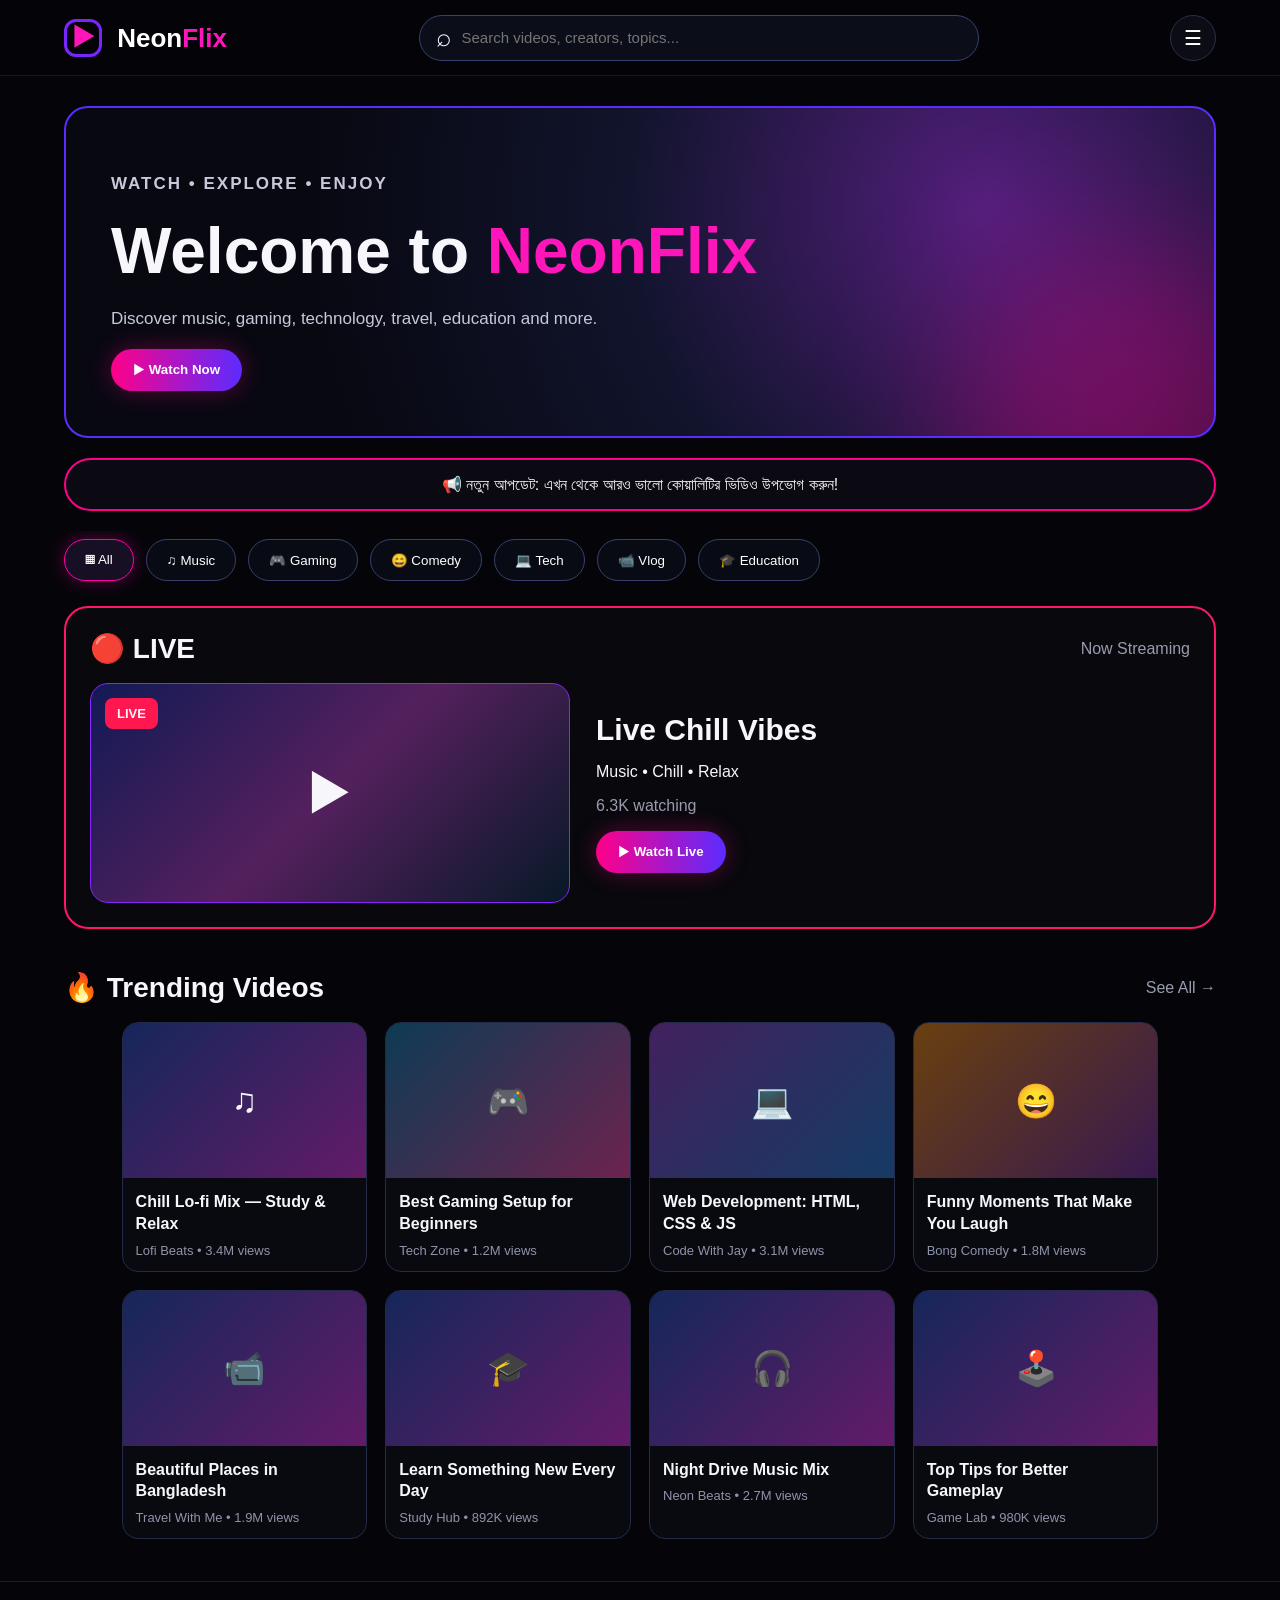
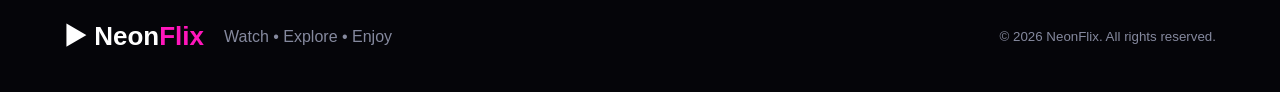
==== index.html @ 5ec0dbcf "Add files via upload" ====
<!doctype html>
<html lang="bn">
<head>
  <meta charset="utf-8">
  <meta name="viewport" content="width=device-width, initial-scale=1">
  <title>NeonFlix — Watch • Explore • Enjoy</title>
  <link rel="stylesheet" href="style.css">
</head>
<body>
<header class="topbar">
  <a class="brand" href="#"><span class="logo">▶</span> Neon<span>Flix</span></a>
  <div class="search"><span>⌕</span><input id="search" placeholder="Search videos, creators, topics..."></div>
  <button class="icon" id="menuBtn">☰</button>
</header>

<main>
  <section class="hero">
    <div>
      <p class="eyebrow">WATCH • EXPLORE • ENJOY</p>
      <h1>Welcome to <b>NeonFlix</b></h1>
      <p>Discover music, gaming, technology, travel, education and more.</p>
      <button class="primary" onclick="document.querySelector('#trending').scrollIntoView({behavior:'smooth'})">▶ Watch Now</button>
    </div>
  </section>

  <div class="notice">📢 নতুন আপডেট: এখন থেকে আরও ভালো কোয়ালিটির ভিডিও উপভোগ করুন!</div>

  <nav class="categories" id="categories">
    <button class="active" data-cat="All">▦ All</button>
    <button data-cat="Music">♫ Music</button>
    <button data-cat="Gaming">🎮 Gaming</button>
    <button data-cat="Comedy">😄 Comedy</button>
    <button data-cat="Tech">💻 Tech</button>
    <button data-cat="Vlog">📹 Vlog</button>
    <button data-cat="Education">🎓 Education</button>
  </nav>

  <section class="live panel">
    <div class="section-title"><h2>🔴 LIVE</h2><span>Now Streaming</span></div>
    <div class="live-content">
      <div class="live-thumb"><span>LIVE</span><div>▶</div></div>
      <div>
        <h2>Live Chill Vibes</h2>
        <p>Music • Chill • Relax</p>
        <p class="muted">6.3K watching</p>
        <button class="primary">▶ Watch Live</button>
      </div>
    </div>
  </section>

  <section id="trending">
    <div class="section-title"><h2>🔥 Trending Videos</h2><span>See All →</span></div>
    <div class="grid" id="videoGrid"></div>
  </section>
</main>

<footer>
  <div class="brand">▶ Neon<span>Flix</span></div>
  <p>Watch • Explore • Enjoy</p>
  <small>© 2026 NeonFlix. All rights reserved.</small>
</footer>

<script src="script.js"></script>
</body>
</html>
---- style.css ----
*{box-sizing:border-box}html{scroll-behavior:smooth}body{margin:0;background:#050509;color:#f7f7fb;font-family:Arial,Helvetica,sans-serif}.topbar{height:76px;display:flex;align-items:center;gap:28px;padding:0 5%;border-bottom:1px solid #171724;position:sticky;top:0;background:rgba(5,5,9,.92);backdrop-filter:blur(14px);z-index:5}.brand{font-size:26px;font-weight:800;color:#fff;text-decoration:none;white-space:nowrap}.brand span{color:#ff16bb}.logo{display:inline-grid;place-items:center;width:38px;height:38px;border:3px solid #7a25ff;border-radius:12px;margin-right:8px;color:#ff16bb}.search{height:46px;max-width:560px;flex:1;margin:auto;border:1px solid #35416f;border-radius:28px;display:flex;align-items:center;padding:0 16px;background:#0b0d18}.search span{font-size:26px;margin-right:8px}.search input{width:100%;background:none;border:0;outline:0;color:#fff;font-size:15px}.icon{background:#0c0d14;border:1px solid #29304b;color:#fff;border-radius:50%;width:46px;height:46px;font-size:20px}.hero{margin:30px 5% 20px;min-height:300px;border:2px solid #5b2cff;border-radius:24px;padding:45px;background:radial-gradient(circle at 80% 30%,#531f7d 0,#11142c 38%,#080811 72%);overflow:hidden;position:relative}.hero:after{content:"";position:absolute;width:360px;height:360px;right:-100px;bottom:-170px;border-radius:50%;background:#ff008c55;filter:blur(70px)}.eyebrow{color:#33eaff;font-weight:bold;letter-spacing:2px}.hero h1{font-size:clamp(34px,6vw,64px);margin:8px 0}.hero h1 b{color:#ff16bb}.hero p{color:#c7c9da;max-width:600px;font-size:17px;line-height:1.6}.primary{border:0;border-radius:25px;padding:13px 22px;background:linear-gradient(90deg,#ff0088,#5b2cff);color:#fff;font-weight:700;cursor:pointer;box-shadow:0 0 25px #ff008855}.notice{margin:20px 5%;padding:15px 20px;border:2px solid #ff0088;border-radius:28px;text-align:center;background:#0b0912}.categories{display:flex;gap:12px;overflow:auto;padding:8px 5% 25px}.categories button{flex:0 0 auto;border:1px solid #36406c;border-radius:24px;background:#090b14;color:#fff;padding:12px 20px;cursor:pointer}.categories button.active{border-color:#ff00a8;box-shadow:0 0 18px #ff00a855;background:#171025}.panel,.grid,#trending{margin:0 5% 42px}.panel{border:2px solid #ff176d;border-radius:24px;padding:24px;background:#08080d}.section-title{display:flex;justify-content:space-between;align-items:center;margin-bottom:18px}.section-title h2{margin:0;font-size:28px}.section-title span,.muted{color:#999caf}.live-content{display:flex;gap:26px;align-items:center}.live-thumb{height:220px;max-width:480px;flex:1;border-radius:18px;border:1px solid #8a24ff;background:linear-gradient(135deg,#121a55,#54205d,#071927);display:grid;place-items:center;position:relative;font-size:52px}.live-thumb span{position:absolute;left:14px;top:14px;background:#ff174f;border-radius:8px;padding:8px 12px;font-size:13px;font-weight:bold}.live-content>div:last-child{flex:1}.live-content h2{font-size:30px;margin:0 0 8px}.grid{display:grid;grid-template-columns:repeat(4,1fr);gap:18px}.card{background:#090a10;border:1px solid #242a48;border-radius:16px;overflow:hidden;transition:.2s}.card:hover{transform:translateY(-4px);border-color:#b016ff;box-shadow:0 0 24px #5b2cff33}.thumb{height:155px;display:grid;place-items:center;font-size:34px;background:linear-gradient(135deg,#15275a,#631b68)}.card:nth-child(2) .thumb{background:linear-gradient(135deg,#0e3b54,#6c234f)}.card:nth-child(3) .thumb{background:linear-gradient(135deg,#42215e,#153b64)}.card:nth-child(4) .thumb{background:linear-gradient(135deg,#69400f,#38194f)}.card-body{padding:13px}.card h3{font-size:16px;line-height:1.35;margin:0 0 8px}.meta{font-size:13px;color:#8f93a9}.empty{grid-column:1/-1;text-align:center;padding:40px;color:#9a9daf}footer{border-top:1px solid #1b1c2d;padding:30px 5%;display:flex;align-items:center;gap:20px;flex-wrap:wrap;color:#85899e}footer small{margin-left:auto}@media(max-width:850px){.topbar{gap:10px}.search{order:3;flex-basis:100%}.topbar{height:125px;flex-wrap:wrap}.grid{grid-template-columns:repeat(2,1fr)}.live-content{flex-direction:column;align-items:stretch}.live-thumb{max-width:none}.hero{padding:30px 24px}}@media(max-width:520px){.grid{grid-template-columns:1fr}.hero{min-height:260px}.section-title h2{font-size:22px}.hero h1{font-size:38px}}
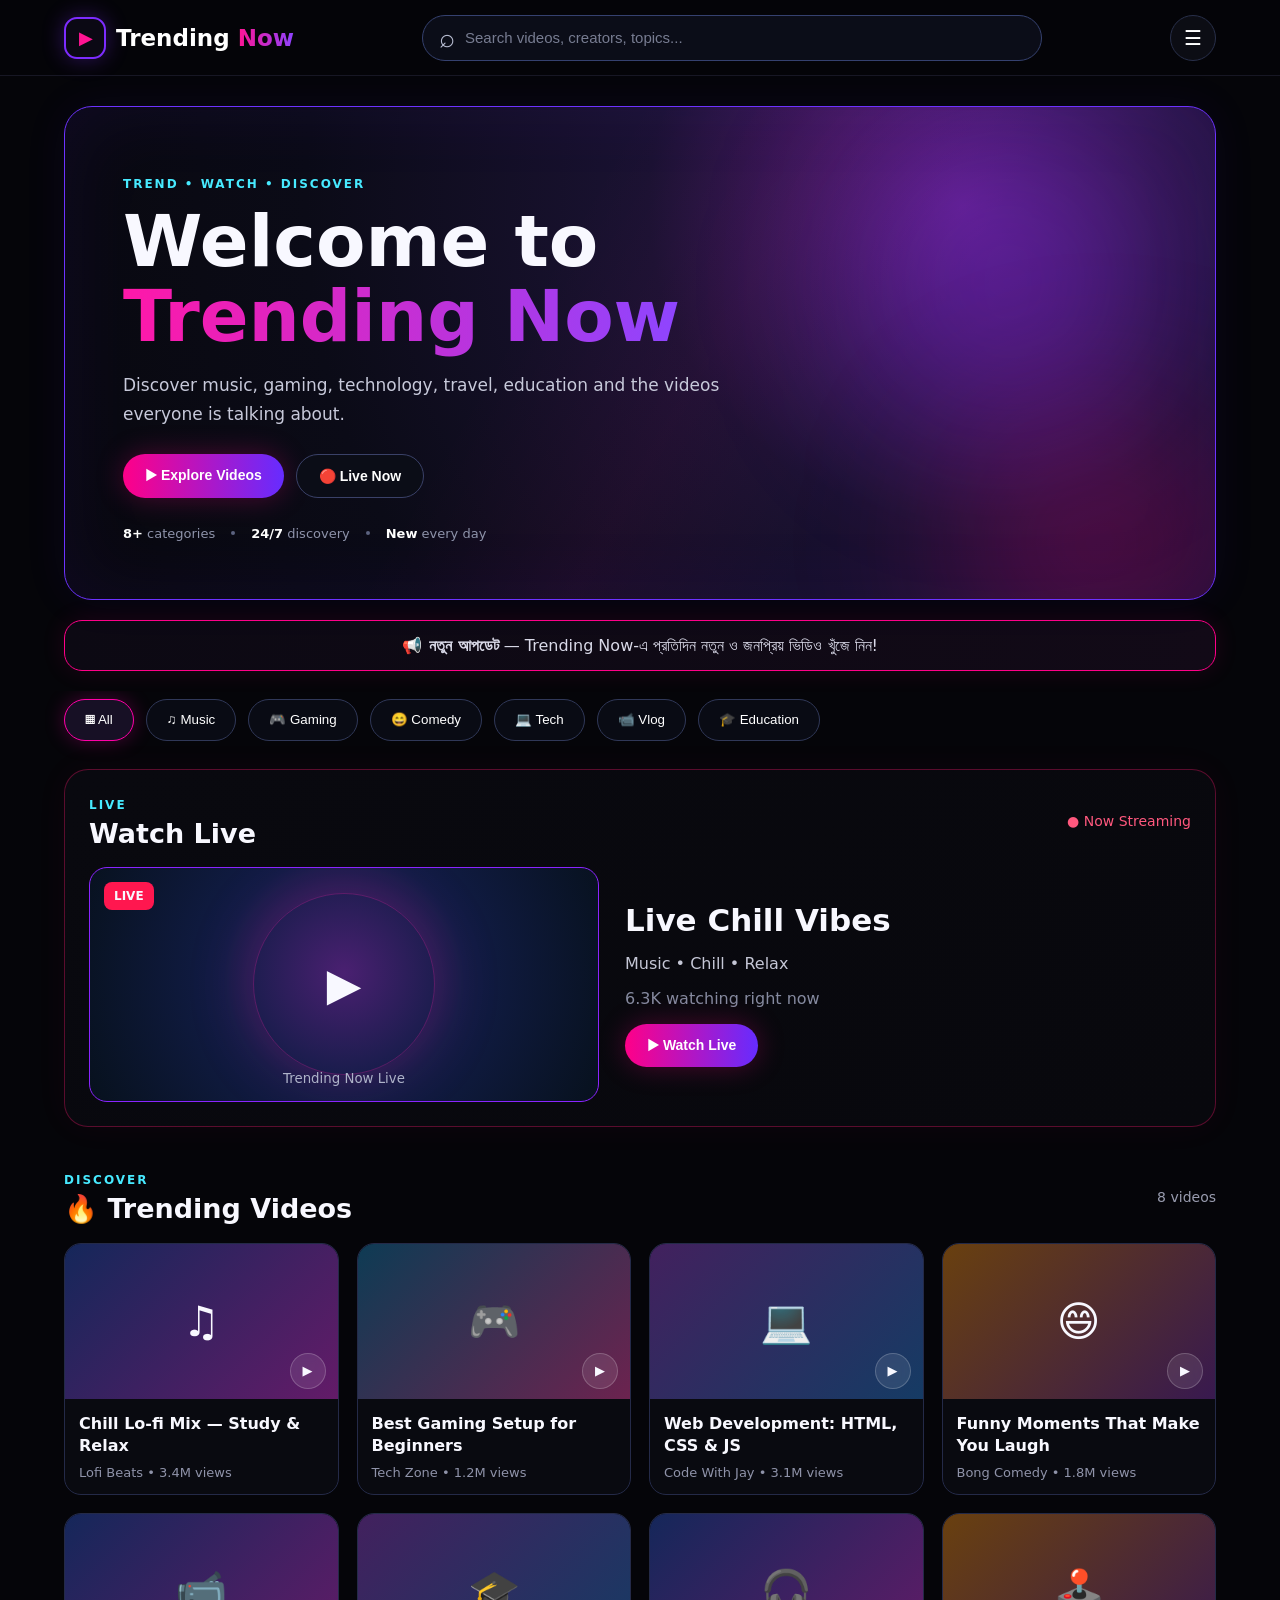
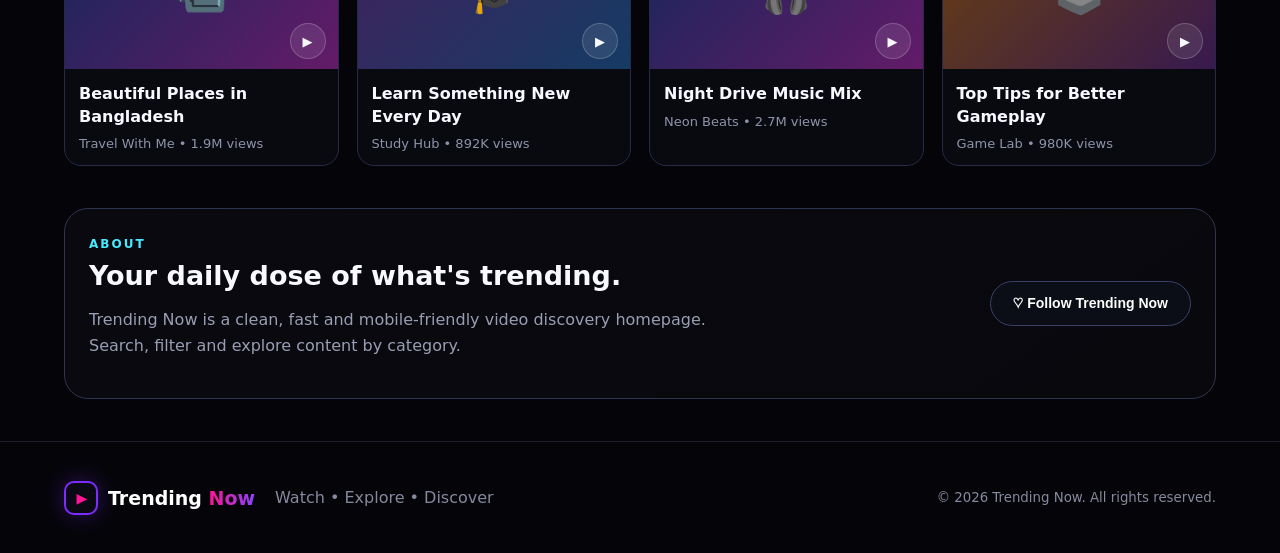
==== commit 03fa823d: "Add files via upload" ====
--- a/index.html
+++ b/index.html
@@ -3,29 +3,38 @@
 <head>
   <meta charset="utf-8">
   <meta name="viewport" content="width=device-width, initial-scale=1">
-  <title>NeonFlix — Watch • Explore • Enjoy</title>
+  <meta name="theme-color" content="#07070c">
+  <meta name="description" content="Trending Now — watch, explore and discover trending videos.">
+  <title>Trending Now — Watch • Explore • Discover</title>
   <link rel="stylesheet" href="style.css">
 </head>
 <body>
 <header class="topbar">
-  <a class="brand" href="#"><span class="logo">▶</span> Neon<span>Flix</span></a>
-  <div class="search"><span>⌕</span><input id="search" placeholder="Search videos, creators, topics..."></div>
-  <button class="icon" id="menuBtn">☰</button>
+  <a class="brand" href="#top" aria-label="Trending Now home">
+    <span class="logo"><span>▶</span></span><span>Trending <b>Now</b></span>
+  </a>
+  <div class="search"><span>⌕</span><input id="search" type="search" placeholder="Search videos, creators, topics..." autocomplete="off"></div>
+  <button class="icon" id="menuBtn" aria-label="Open menu">☰</button>
 </header>
 
-<main>
+<main id="top">
   <section class="hero">
-    <div>
-      <p class="eyebrow">WATCH • EXPLORE • ENJOY</p>
-      <h1>Welcome to <b>NeonFlix</b></h1>
-      <p>Discover music, gaming, technology, travel, education and more.</p>
-      <button class="primary" onclick="document.querySelector('#trending').scrollIntoView({behavior:'smooth'})">▶ Watch Now</button>
+    <div class="hero-glow glow-one"></div><div class="hero-glow glow-two"></div>
+    <div class="hero-content">
+      <p class="eyebrow">TREND • WATCH • DISCOVER</p>
+      <h1>Welcome to<br><strong>Trending Now</strong></h1>
+      <p>Discover music, gaming, technology, travel, education and the videos everyone is talking about.</p>
+      <div class="hero-actions">
+        <button class="primary" id="watchNow">▶ Explore Videos</button>
+        <button class="secondary" id="goLive">🔴 Live Now</button>
+      </div>
+      <div class="stats"><span><b>8+</b> categories</span><i></i><span><b>24/7</b> discovery</span><i></i><span><b>New</b> every day</span></div>
     </div>
   </section>
 
-  <div class="notice">📢 নতুন আপডেট: এখন থেকে আরও ভালো কোয়ালিটির ভিডিও উপভোগ করুন!</div>
+  <div class="notice"><span>📢</span><b>নতুন আপডেট</b> — Trending Now-এ প্রতিদিন নতুন ও জনপ্রিয় ভিডিও খুঁজে নিন!</div>
 
-  <nav class="categories" id="categories">
+  <nav class="categories" id="categories" aria-label="Video categories">
     <button class="active" data-cat="All">▦ All</button>
     <button data-cat="Music">♫ Music</button>
     <button data-cat="Gaming">🎮 Gaming</button>
@@ -35,31 +44,37 @@
     <button data-cat="Education">🎓 Education</button>
   </nav>
 
-  <section class="live panel">
-    <div class="section-title"><h2>🔴 LIVE</h2><span>Now Streaming</span></div>
+  <section class="live panel" id="live">
+    <div class="section-title"><div><span class="mini-label">LIVE</span><h2>Watch Live</h2></div><span class="now">● Now Streaming</span></div>
     <div class="live-content">
-      <div class="live-thumb"><span>LIVE</span><div>▶</div></div>
-      <div>
+      <div class="live-thumb"><span class="live-badge">LIVE</span><div class="pulse">▶</div><small>Trending Now Live</small></div>
+      <div class="live-info">
         <h2>Live Chill Vibes</h2>
         <p>Music • Chill • Relax</p>
-        <p class="muted">6.3K watching</p>
-        <button class="primary">▶ Watch Live</button>
+        <p class="muted">6.3K watching right now</p>
+        <button class="primary" onclick="showToast('Live player coming soon!')">▶ Watch Live</button>
       </div>
     </div>
   </section>
 
-  <section id="trending">
-    <div class="section-title"><h2>🔥 Trending Videos</h2><span>See All →</span></div>
+  <section id="trending" class="video-section">
+    <div class="section-title"><div><span class="mini-label">DISCOVER</span><h2>🔥 Trending Videos</h2></div><span id="resultCount">8 videos</span></div>
     <div class="grid" id="videoGrid"></div>
+  </section>
+
+  <section class="about panel">
+    <div><span class="mini-label">ABOUT</span><h2>Your daily dose of what's trending.</h2><p>Trending Now is a clean, fast and mobile-friendly video discovery homepage. Search, filter and explore content by category.</p></div>
+    <button class="secondary" onclick="showToast('Thanks for visiting Trending Now!')">♡ Follow Trending Now</button>
   </section>
 </main>
 
 <footer>
-  <div class="brand">▶ Neon<span>Flix</span></div>
-  <p>Watch • Explore • Enjoy</p>
-  <small>© 2026 NeonFlix. All rights reserved.</small>
+  <div class="brand"><span class="logo"><span>▶</span></span><span>Trending <b>Now</b></span></div>
+  <p>Watch • Explore • Discover</p>
+  <small>© 2026 Trending Now. All rights reserved.</small>
 </footer>
 
+<div class="toast" id="toast" role="status"></div>
 <script src="script.js"></script>
 </body>
-</html>+</html>
--- a/style.css
+++ b/style.css
@@ -1 +1 @@
-*{box-sizing:border-box}html{scroll-behavior:smooth}body{margin:0;background:#050509;color:#f7f7fb;font-family:Arial,Helvetica,sans-serif}.topbar{height:76px;display:flex;align-items:center;gap:28px;padding:0 5%;border-bottom:1px solid #171724;position:sticky;top:0;background:rgba(5,5,9,.92);backdrop-filter:blur(14px);z-index:5}.brand{font-size:26px;font-weight:800;color:#fff;text-decoration:none;white-space:nowrap}.brand span{color:#ff16bb}.logo{display:inline-grid;place-items:center;width:38px;height:38px;border:3px solid #7a25ff;border-radius:12px;margin-right:8px;color:#ff16bb}.search{height:46px;max-width:560px;flex:1;margin:auto;border:1px solid #35416f;border-radius:28px;display:flex;align-items:center;padding:0 16px;background:#0b0d18}.search span{font-size:26px;margin-right:8px}.search input{width:100%;background:none;border:0;outline:0;color:#fff;font-size:15px}.icon{background:#0c0d14;border:1px solid #29304b;color:#fff;border-radius:50%;width:46px;height:46px;font-size:20px}.hero{margin:30px 5% 20px;min-height:300px;border:2px solid #5b2cff;border-radius:24px;padding:45px;background:radial-gradient(circle at 80% 30%,#531f7d 0,#11142c 38%,#080811 72%);overflow:hidden;position:relative}.hero:after{content:"";position:absolute;width:360px;height:360px;right:-100px;bottom:-170px;border-radius:50%;background:#ff008c55;filter:blur(70px)}.eyebrow{color:#33eaff;font-weight:bold;letter-spacing:2px}.hero h1{font-size:clamp(34px,6vw,64px);margin:8px 0}.hero h1 b{color:#ff16bb}.hero p{color:#c7c9da;max-width:600px;font-size:17px;line-height:1.6}.primary{border:0;border-radius:25px;padding:13px 22px;background:linear-gradient(90deg,#ff0088,#5b2cff);color:#fff;font-weight:700;cursor:pointer;box-shadow:0 0 25px #ff008855}.notice{margin:20px 5%;padding:15px 20px;border:2px solid #ff0088;border-radius:28px;text-align:center;background:#0b0912}.categories{display:flex;gap:12px;overflow:auto;padding:8px 5% 25px}.categories button{flex:0 0 auto;border:1px solid #36406c;border-radius:24px;background:#090b14;color:#fff;padding:12px 20px;cursor:pointer}.categories button.active{border-color:#ff00a8;box-shadow:0 0 18px #ff00a855;background:#171025}.panel,.grid,#trending{margin:0 5% 42px}.panel{border:2px solid #ff176d;border-radius:24px;padding:24px;background:#08080d}.section-title{display:flex;justify-content:space-between;align-items:center;margin-bottom:18px}.section-title h2{margin:0;font-size:28px}.section-title span,.muted{color:#999caf}.live-content{display:flex;gap:26px;align-items:center}.live-thumb{height:220px;max-width:480px;flex:1;border-radius:18px;border:1px solid #8a24ff;background:linear-gradient(135deg,#121a55,#54205d,#071927);display:grid;place-items:center;position:relative;font-size:52px}.live-thumb span{position:absolute;left:14px;top:14px;background:#ff174f;border-radius:8px;padding:8px 12px;font-size:13px;font-weight:bold}.live-content>div:last-child{flex:1}.live-content h2{font-size:30px;margin:0 0 8px}.grid{display:grid;grid-template-columns:repeat(4,1fr);gap:18px}.card{background:#090a10;border:1px solid #242a48;border-radius:16px;overflow:hidden;transition:.2s}.card:hover{transform:translateY(-4px);border-color:#b016ff;box-shadow:0 0 24px #5b2cff33}.thumb{height:155px;display:grid;place-items:center;font-size:34px;background:linear-gradient(135deg,#15275a,#631b68)}.card:nth-child(2) .thumb{background:linear-gradient(135deg,#0e3b54,#6c234f)}.card:nth-child(3) .thumb{background:linear-gradient(135deg,#42215e,#153b64)}.card:nth-child(4) .thumb{background:linear-gradient(135deg,#69400f,#38194f)}.card-body{padding:13px}.card h3{font-size:16px;line-height:1.35;margin:0 0 8px}.meta{font-size:13px;color:#8f93a9}.empty{grid-column:1/-1;text-align:center;padding:40px;color:#9a9daf}footer{border-top:1px solid #1b1c2d;padding:30px 5%;display:flex;align-items:center;gap:20px;flex-wrap:wrap;color:#85899e}footer small{margin-left:auto}@media(max-width:850px){.topbar{gap:10px}.search{order:3;flex-basis:100%}.topbar{height:125px;flex-wrap:wrap}.grid{grid-template-columns:repeat(2,1fr)}.live-content{flex-direction:column;align-items:stretch}.live-thumb{max-width:none}.hero{padding:30px 24px}}@media(max-width:520px){.grid{grid-template-columns:1fr}.hero{min-height:260px}.section-title h2{font-size:22px}.hero h1{font-size:38px}}+*{box-sizing:border-box}html{scroll-behavior:smooth}body{margin:0;background:#050509;color:#f8f8ff;font-family:Inter,system-ui,-apple-system,BlinkMacSystemFont,"Segoe UI",Arial,sans-serif;overflow-x:hidden}.topbar{min-height:76px;display:flex;align-items:center;gap:22px;padding:0 5%;border-bottom:1px solid #171724;position:sticky;top:0;background:rgba(5,5,9,.88);backdrop-filter:blur(18px);z-index:20}.brand{display:flex;align-items:center;gap:10px;font-size:23px;font-weight:800;color:#fff;text-decoration:none;white-space:nowrap}.brand b{background:linear-gradient(90deg,#ff1493,#8d42ff);-webkit-background-clip:text;color:transparent}.logo{display:grid;place-items:center;width:42px;height:42px;border:2px solid #7d2cff;border-radius:13px;background:#0b0914;box-shadow:0 0 22px #7d2cff55;color:#ff1493}.logo span{font-size:18px;margin-left:2px}.search{height:46px;max-width:620px;flex:1;margin:auto;border:1px solid #35416f;border-radius:28px;display:flex;align-items:center;padding:0 16px;background:#0b0d18;transition:.2s}.search:focus-within{border-color:#ff16b8;box-shadow:0 0 20px #ff16b833}.search span{font-size:27px;margin-right:8px;color:#b8bdd2}.search input{width:100%;background:none;border:0;outline:0;color:#fff;font-size:15px}.search input::placeholder{color:#777c91}.icon{background:#0c0d14;border:1px solid #29304b;color:#fff;border-radius:50%;width:46px;height:46px;font-size:20px;cursor:pointer}.hero{margin:30px 5% 20px;min-height:430px;border:1px solid #6d32ff;border-radius:28px;padding:58px;overflow:hidden;position:relative;background:radial-gradient(circle at 78% 20%,#572080 0,#1a1232 32%,#0b0b17 67%,#08080e 100%);box-shadow:inset 0 0 80px #6625ff16,0 0 45px #572cff12}.hero:before{content:"";position:absolute;inset:0;background:linear-gradient(120deg,transparent 40%,#ff0a8b0c,transparent 70%);pointer-events:none}.hero-content{position:relative;z-index:2;max-width:690px}.hero-glow{position:absolute;border-radius:50%;filter:blur(80px);pointer-events:none}.glow-one{width:300px;height:300px;right:5%;top:5%;background:#8b24ff44}.glow-two{width:300px;height:260px;right:-3%;bottom:-15%;background:#ff008c3d}.eyebrow,.mini-label{color:#47eaff;font-weight:800;letter-spacing:2px;font-size:12px}.hero h1{font-size:clamp(40px,7vw,72px);line-height:1.04;margin:13px 0}.hero h1 strong{background:linear-gradient(90deg,#ff18a8,#8e45ff);-webkit-background-clip:text;color:transparent}.hero p:not(.eyebrow){color:#c7c9da;max-width:610px;font-size:17px;line-height:1.7}.hero-actions{display:flex;gap:12px;flex-wrap:wrap;margin-top:25px}.primary,.secondary{border-radius:26px;padding:13px 22px;font-weight:800;cursor:pointer;font-size:14px;transition:.2s}.primary{border:0;background:linear-gradient(90deg,#ff0088,#662cff);color:#fff;box-shadow:0 0 28px #ff008844}.primary:hover{transform:translateY(-2px);box-shadow:0 0 35px #ff008866}.secondary{border:1px solid #3a4168;background:#0b0d17;color:#fff}.secondary:hover{border-color:#ff16b8;box-shadow:0 0 20px #ff16b833}.stats{display:flex;gap:16px;align-items:center;margin-top:28px;color:#8e93aa;font-size:13px}.stats b{color:#fff}.stats i{width:4px;height:4px;border-radius:50%;background:#5c6380}.notice{margin:20px 5%;padding:15px 20px;border:1px solid #ff0088;border-radius:18px;text-align:center;background:linear-gradient(90deg,#0c0913,#120a17);color:#d9d9e8;box-shadow:0 0 24px #ff00881c}.notice span{margin-right:7px}.categories{display:flex;gap:12px;overflow:auto;padding:8px 5% 28px;scrollbar-width:none}.categories::-webkit-scrollbar{display:none}.categories button{flex:0 0 auto;border:1px solid #303858;border-radius:24px;background:#090b14;color:#fff;padding:12px 20px;cursor:pointer;transition:.2s}.categories button:hover{border-color:#7e38ff}.categories button.active{border-color:#ff00a8;box-shadow:0 0 20px #ff00a844;background:#171025}.panel,.video-section{margin:0 5% 42px}.panel{border:1px solid #2b2d45;border-radius:24px;padding:24px;background:linear-gradient(145deg,#09090f,#08080d)}.live{border-color:#ff176d55;box-shadow:0 0 35px #ff176d0b}.section-title{display:flex;justify-content:space-between;align-items:center;margin-bottom:18px;gap:15px}.section-title h2{margin:5px 0 0;font-size:27px}.section-title>span{color:#999caf;font-size:14px}.section-title .now{color:#ff587e}.live-content{display:flex;gap:26px;align-items:center}.live-thumb{height:235px;max-width:510px;flex:1;border-radius:18px;border:1px solid #8a24ff;background:radial-gradient(circle at 50% 45%,#4a2071,#111c46 42%,#07111d);display:grid;place-items:center;position:relative;overflow:hidden}.live-thumb:after{content:"";position:absolute;width:180px;height:180px;border-radius:50%;border:1px solid #ff20a544;box-shadow:0 0 70px #ff20a533}.pulse{font-size:45px;z-index:2}.live-thumb small{position:absolute;bottom:15px;color:#aeb3c9;z-index:2}.live-badge{position:absolute;left:14px;top:14px;background:#ff174f;border-radius:8px;padding:7px 10px;font-size:12px;font-weight:900;z-index:2}.live-info{flex:1}.live-info h2{font-size:31px;margin:0 0 7px}.live-info p{color:#c5c7d6}.muted{color:#858a9f!important}.grid{display:grid;grid-template-columns:repeat(4,1fr);gap:18px}.card{background:#090a10;border:1px solid #242a48;border-radius:17px;overflow:hidden;transition:.22s}.card:hover{transform:translateY(-5px);border-color:#b016ff;box-shadow:0 0 26px #5b2cff35}.thumb{height:155px;display:grid;place-items:center;font-size:42px;position:relative;background:linear-gradient(135deg,#15275a,#631b68)}.thumb:after{content:"▶";display:grid;place-items:center;position:absolute;right:12px;bottom:10px;width:34px;height:34px;border-radius:50%;font-size:13px;background:#ffffff18;border:1px solid #ffffff33;backdrop-filter:blur(5px)}.card:nth-child(2n) .thumb{background:linear-gradient(135deg,#0e3b54,#6c234f)}.card:nth-child(3n) .thumb{background:linear-gradient(135deg,#42215e,#153b64)}.card:nth-child(4n) .thumb{background:linear-gradient(135deg,#69400f,#38194f)}.card-body{padding:14px}.card h3{font-size:16px;line-height:1.4;margin:0 0 8px}.meta{font-size:13px;color:#8f93a9}.empty{grid-column:1/-1;text-align:center;padding:45px;color:#9a9daf}.about{display:flex;justify-content:space-between;align-items:center;gap:30px;border-color:#303451}.about h2{font-size:27px;margin:8px 0}.about p{max-width:650px;color:#999eb3;line-height:1.6}.toast{position:fixed;left:50%;bottom:24px;transform:translate(-50%,20px);opacity:0;pointer-events:none;background:#161321;border:1px solid #ff16b8;color:#fff;padding:12px 18px;border-radius:25px;box-shadow:0 0 25px #ff16b833;transition:.25s;z-index:50}.toast.show{opacity:1;transform:translate(-50%,0)}footer{border-top:1px solid #1b1c2d;padding:30px 5%;display:flex;align-items:center;gap:20px;flex-wrap:wrap;color:#85899e}footer .brand{font-size:19px}footer .logo{width:34px;height:34px;border-radius:10px}footer .logo span{font-size:14px}footer small{margin-left:auto}@media(max-width:900px){.grid{grid-template-columns:repeat(2,1fr)}.hero{padding:45px 35px}.live-content{flex-direction:column;align-items:stretch}.live-thumb{max-width:none}.about{flex-direction:column;align-items:flex-start}}@media(max-width:620px){.topbar{gap:10px;padding:10px 5%;flex-wrap:wrap}.topbar .brand{font-size:20px}.topbar .logo{width:38px;height:38px}.search{order:3;flex-basis:100%;max-width:none}.hero{margin-top:20px;min-height:390px;padding:34px 23px;border-radius:23px}.hero h1{font-size:40px}.hero p:not(.eyebrow){font-size:15px}.stats{gap:9px;font-size:11px}.stats i{display:none}.notice{font-size:14px}.grid{grid-template-columns:1fr}.panel,.video-section{margin-bottom:30px}.section-title h2{font-size:22px}.live-info h2{font-size:26px}.about h2{font-size:23px}footer small{margin-left:0;width:100%}}
